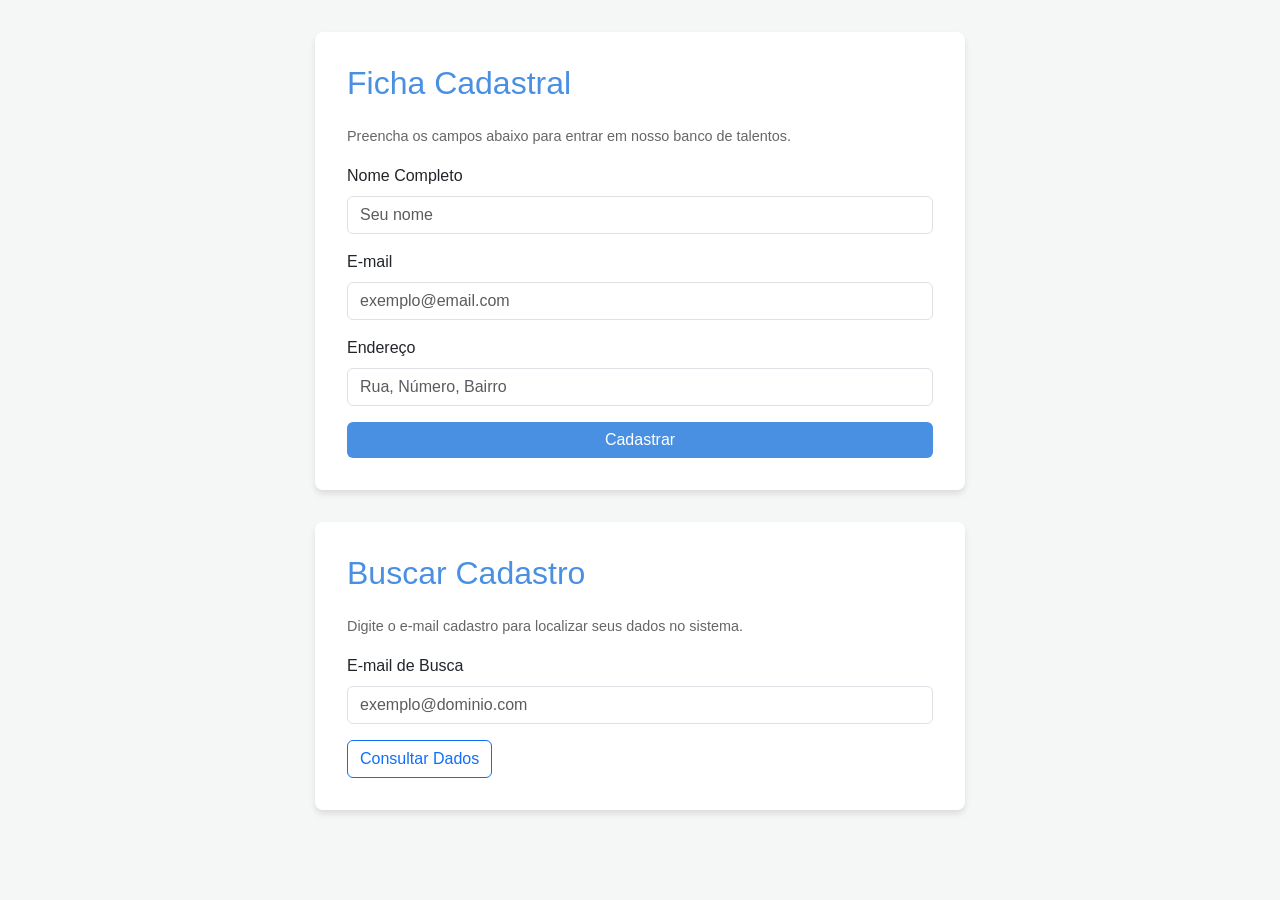
==== Formulario/index.html @ 96915e0c "Aula do formulario 04/05" ====
<!DOCTYPE html>
<html lang="pt-br">

<head>
    <meta charset="UTF-8">
    <meta name="viewport" content="width=device-width, initial-scale=1.0">
    <title>Sistema de Talentos - Cadastro e Consulta</title>
    <link href="https://cdn.jsdelivr.net/npm/bootstrap@5.3.3/dist/css/bootstrap.min.css" rel="stylesheet">
    <link rel="stylesheet" type="text/css" href="css/index.css">
</head>

<body>
    <div class="container">
        <div class="main-container">

            <!-- SEÇÃO DE CADASTRO (EM CIMA) -->
            <div class="card-custom">
                <h2>Ficha Cadastral</h2>
                <p class="instrucoes">Preencha os campos abaixo para entrar em nosso banco de talentos.</p>

                <form action="process.php" method="post" id="formCadastro">
                    <div class="mb-3">
                        <label class="form-label">Nome Completo</label>
                        <input type="text" name="nome" id="nome nomeDigitado" class="form-control"
                            placeholder="Seu nome">
                    </div>
                    <div class="mb-3">
                        <label class="form-label">E-mail</label>
                        <input type="email" name="email" id="emailDigitado" class="form-control"
                            placeholder="exemplo@email.com">
                    </div>
                    <div class="mb-3">
                        <label class="form-label">Endereço</label>
                        <input type="text" name="endereco" id="enderecoDigitado" class="form-control"
                            placeholder="Rua, Número, Bairro">
                    </div>
                    <button type="submit" class="btn btn-primary w-100"
                        onclick="return validarFormulario()">Cadastrar</button>
                </form>
            </div>

            <!-- SEÇÃO DE CONSULTA (EMBAIXO) -->
            <div class="card-custom">
                <h2>Buscar Cadastro</h2>
                <p class="instrucoes">Digite o e-mail cadastro para localizar seus dados no sistema.</p>

                <form id="consultaForm">
                    <div class="mb-3">
                        <label for="emailBusca" class="form-label">E-mail de Busca</label>
                        <input type="email" id="emailBusca" class="form-control" placeholder="exemplo@dominio.com"
                            required>
                    </div>
                    <button type="submit" id="btnConsultar" class="btn btn-outline-primary w100">Consultar
                        Dados</button>
                </form>
                <div id="tabelaResultado" class="mt-4">
                    <div class="table-responsive">
                        <table class="table table-bordered table-hover table-sm">
                            <thead class="table-light">
                                <tr>
                                    <th>ID</th>
                                    <th>Nome</th>
                                    <th>E-mail</th>
                                    <th>endereço</th>
                                </tr>
                            </thead>
                            <tbody>
                                <tr>
                                    <td id="col-id"></td>
                                    <td id="col-nome"></td>
                                    <td id="col-email"></td>
                                    <td id="col-endereco"></td>
                                </tr>
                            </tbody>
                        </table>
                    </div>
                </div>
            </div>
        </div>
    </div>

    <script src="https://cdn.jsdelivr.net/npm/bootstrap@5.3.3/dist/js/bootstrap.bundle.min.js"></script>

    <script>
        //foco inicial no nome
        document.getElementById("nomeDigitado").focus();

        //Validação do Cadastro
        function validarFormulario() {
            let nome = document.getElementById("nomeDigitado");
            let email = document.getElementById("emailDigitado");
            let endereco = document.getElementById("enderecoDigitado");

            [nome, email, endereco].forEach(el =>el.style.boxShadow = "none");

            if (nome.value.trim()==="") {
                alert("Por favor, preencha o campo de nome.");
                nome.style.boxShadow = "0 0 5px #ffc107";
                nome.focus();
                return false;
            }
            if (email.value.trim() === "") {
                alert("Por favor, preencha o campo de e-mail.");
                email.style.boxShadow = "0 0 5px #ffc107";
                email.focus();
                return false;
            }
            return false;
        }

         // Lógica da Consulta
         function popularTabela(json) {
            if (!json.sucesso || !json.cadastro){
                alert("Nenhuma registro encontrado")
            }
         }
    </script>
</body>

</html>
---- Formulario/css/index.css ----
:root {
            --primary-color: #4a90e2;
            --primary-hover: #357abd;
            --bg-color: #f4f7f6;
        }

        body {
            font-family: 'Segoe UI', Tahoma, Geneva, Verdana, sans-serif;
            background-color: var(--bg-color);
            padding: 2rem 0;
        }

        /* Centraliza e limita a largura dos cards */
        .main-container {
            max-width: 650px;
            margin: 0 auto;
        }

        .card-custom {
            background: #fff;
            padding: 2rem;
            border-radius: 8px;
            box-shadow: 0 4px 6px rgba(0,0,0,0.1);
            margin-bottom: 2rem; /* Espaço entre os cards */
        }

        h2 { color: var(--primary-color); margin-bottom: 1.5rem; }
        
        .btn-primary { background-color: var(--primary-color); border: none; }
        .btn-primary:hover { background-color: var(--primary-hover); }

        #tabelaResultado { display: none; }
        .instrucoes { font-size: 0.9rem; color: #666; }
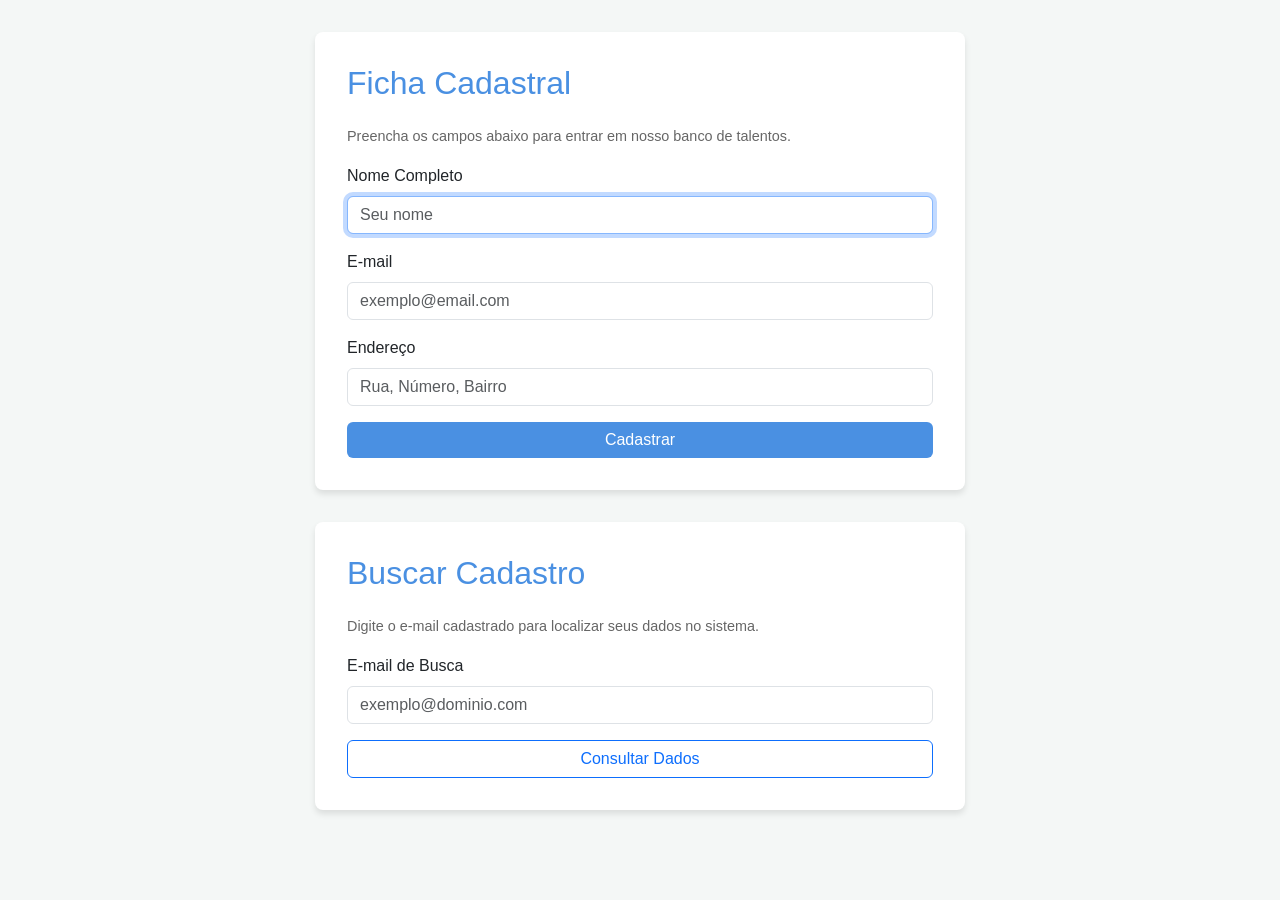
==== commit 8c62692e: "att" ====
--- a/Formulario/index.html
+++ b/Formulario/index.html
@@ -6,10 +6,61 @@
     <meta name="viewport" content="width=device-width, initial-scale=1.0">
     <title>Sistema de Talentos - Cadastro e Consulta</title>
     <link href="https://cdn.jsdelivr.net/npm/bootstrap@5.3.3/dist/css/bootstrap.min.css" rel="stylesheet">
-    <link rel="stylesheet" type="text/css" href="css/index.css">
+    <style>
+        :root {
+            --primary-color: #4a90e2;
+            --primary-hover: #357abd;
+            --bg-color: #f4f7f6;
+        }
+
+        body {
+            font-family: 'Segoe UI', Tahoma, Geneva, Verdana, sans-serif;
+            background-color: var(--bg-color);
+            padding: 2rem 0;
+        }
+
+        /* Centraliza e limita a largura dos cards */
+        .main-container {
+            max-width: 650px;
+            margin: 0 auto;
+        }
+
+        .card-custom {
+            background: #fff;
+            padding: 2rem;
+            border-radius: 8px;
+            box-shadow: 0 4px 6px rgba(0, 0, 0, 0.1);
+            margin-bottom: 2rem;
+            /* Espaço entre os cards */
+        }
+
+        h2 {
+            color: var(--primary-color);
+            margin-bottom: 1.5rem;
+        }
+
+        .btn-primary {
+            background-color: var(--primary-color);
+            border: none;
+        }
+
+        .btn-primary:hover {
+            background-color: var(--primary-hover);
+        }
+
+        #tabelaResultado {
+            display: none;
+        }
+
+        .instrucoes {
+            font-size: 0.9rem;
+            color: #666;
+        }
+    </style>
 </head>
 
 <body>
+
     <div class="container">
         <div class="main-container">
 
@@ -21,8 +72,7 @@
                 <form action="process.php" method="post" id="formCadastro">
                     <div class="mb-3">
                         <label class="form-label">Nome Completo</label>
-                        <input type="text" name="nome" id="nome nomeDigitado" class="form-control"
-                            placeholder="Seu nome">
+                        <input type="text" name="nome" id="nomeDigitado" class="form-control" placeholder="Seu nome">
                     </div>
                     <div class="mb-3">
                         <label class="form-label">E-mail</label>
@@ -42,7 +92,7 @@
             <!-- SEÇÃO DE CONSULTA (EMBAIXO) -->
             <div class="card-custom">
                 <h2>Buscar Cadastro</h2>
-                <p class="instrucoes">Digite o e-mail cadastro para localizar seus dados no sistema.</p>
+                <p class="instrucoes">Digite o e-mail cadastrado para localizar seus dados no sistema.</p>
 
                 <form id="consultaForm">
                     <div class="mb-3">
@@ -50,9 +100,10 @@
                         <input type="email" id="emailBusca" class="form-control" placeholder="exemplo@dominio.com"
                             required>
                     </div>
-                    <button type="submit" id="btnConsultar" class="btn btn-outline-primary w100">Consultar
+                    <button type="submit" id="btnConsultar" class="btn btn-outline-primary w-100">Consultar
                         Dados</button>
                 </form>
+
                 <div id="tabelaResultado" class="mt-4">
                     <div class="table-responsive">
                         <table class="table table-bordered table-hover table-sm">
@@ -61,7 +112,7 @@
                                     <th>ID</th>
                                     <th>Nome</th>
                                     <th>E-mail</th>
-                                    <th>endereço</th>
+                                    <th>Endereço</th>
                                 </tr>
                             </thead>
                             <tbody>
@@ -76,24 +127,25 @@
                     </div>
                 </div>
             </div>
+
         </div>
     </div>
 
     <script src="https://cdn.jsdelivr.net/npm/bootstrap@5.3.3/dist/js/bootstrap.bundle.min.js"></script>
 
     <script>
-        //foco inicial no nome
+        // Foco inicial no nome
         document.getElementById("nomeDigitado").focus();
 
-        //Validação do Cadastro
+        // Validação do Cadastro
         function validarFormulario() {
             let nome = document.getElementById("nomeDigitado");
             let email = document.getElementById("emailDigitado");
             let endereco = document.getElementById("enderecoDigitado");
 
-            [nome, email, endereco].forEach(el =>el.style.boxShadow = "none");
-
-            if (nome.value.trim()==="") {
+            [nome, email, endereco].forEach(el => el.style.boxShadow = "none");
+
+            if (nome.value.trim() === "") {
                 alert("Por favor, preencha o campo de nome.");
                 nome.style.boxShadow = "0 0 5px #ffc107";
                 nome.focus();
@@ -105,16 +157,68 @@
                 email.focus();
                 return false;
             }
-            return false;
-        }
-
-         // Lógica da Consulta
-         function popularTabela(json) {
-            if (!json.sucesso || !json.cadastro){
-                alert("Nenhuma registro encontrado")
-            }
-         }
+            if (endereco.value.trim() === "") {
+                alert("Por favor, preencha o campo de endereço.");
+                endereco.style.boxShadow = "0 0 5px #ffc107";
+                endereco.focus();
+                return false;
+            }else if ((nome !== "") && (email !== "") && (endereco !== "")){
+                alert("Cadastro salvo com sucesso Parabens!!")
+                endereco.style.boxShadow = "3px 3px 5px 3px green"
+                email.style.boxShadow = "3px 3px 5px 3px green"
+                nome.style.boxShadow = "3px 3px 5px 3px green"
+                return true;
+            }
+        }
+
+        // Lógica da Consulta
+        function popularTabela(json) {
+            if (!json.sucesso || !json.cadastro) {
+                alert("Nenhum registro encontrado.");
+                document.getElementById('tabelaResultado').style.display = 'none';
+                return;
+            }
+
+            document.getElementById('col-id').textContent = json.cadastro.id;
+            document.getElementById('col-nome').textContent = json.cadastro.nome;
+            document.getElementById('col-email').textContent = json.cadastro.email;
+            document.getElementById('col-endereco').textContent = json.cadastro.endereco;
+
+            document.getElementById('tabelaResultado').style.display = 'block';
+        }
+
+        document.getElementById('consultaForm').addEventListener('submit', async function (e) {
+            e.preventDefault();
+
+            const email = document.getElementById('emailBusca').value;
+            const btn = document.getElementById('btnConsultar');
+
+            btn.disabled = true;
+            btn.innerHTML = '<span class="spinner-border spinner-border-sm"></span> Consultando...';
+            document.getElementById('tabelaResultado').style.display = 'none';
+
+            try {
+                const formData = new FormData();
+                formData.append('email', email);
+
+                const response = await fetch('consulta.php', {
+                    method: 'POST',
+                    body: formData
+                });
+
+                const json = await response.json();
+                popularTabela(json);
+
+            } catch (err) {
+                alert('Erro na consulta. Verifique se o servidor está ativo.');
+            } finally {
+                btn.disabled = false;
+                btn.textContent = 'Consultar Dados';
+            }
+        });
+
     </script>
+
 </body>
 
 </html>
